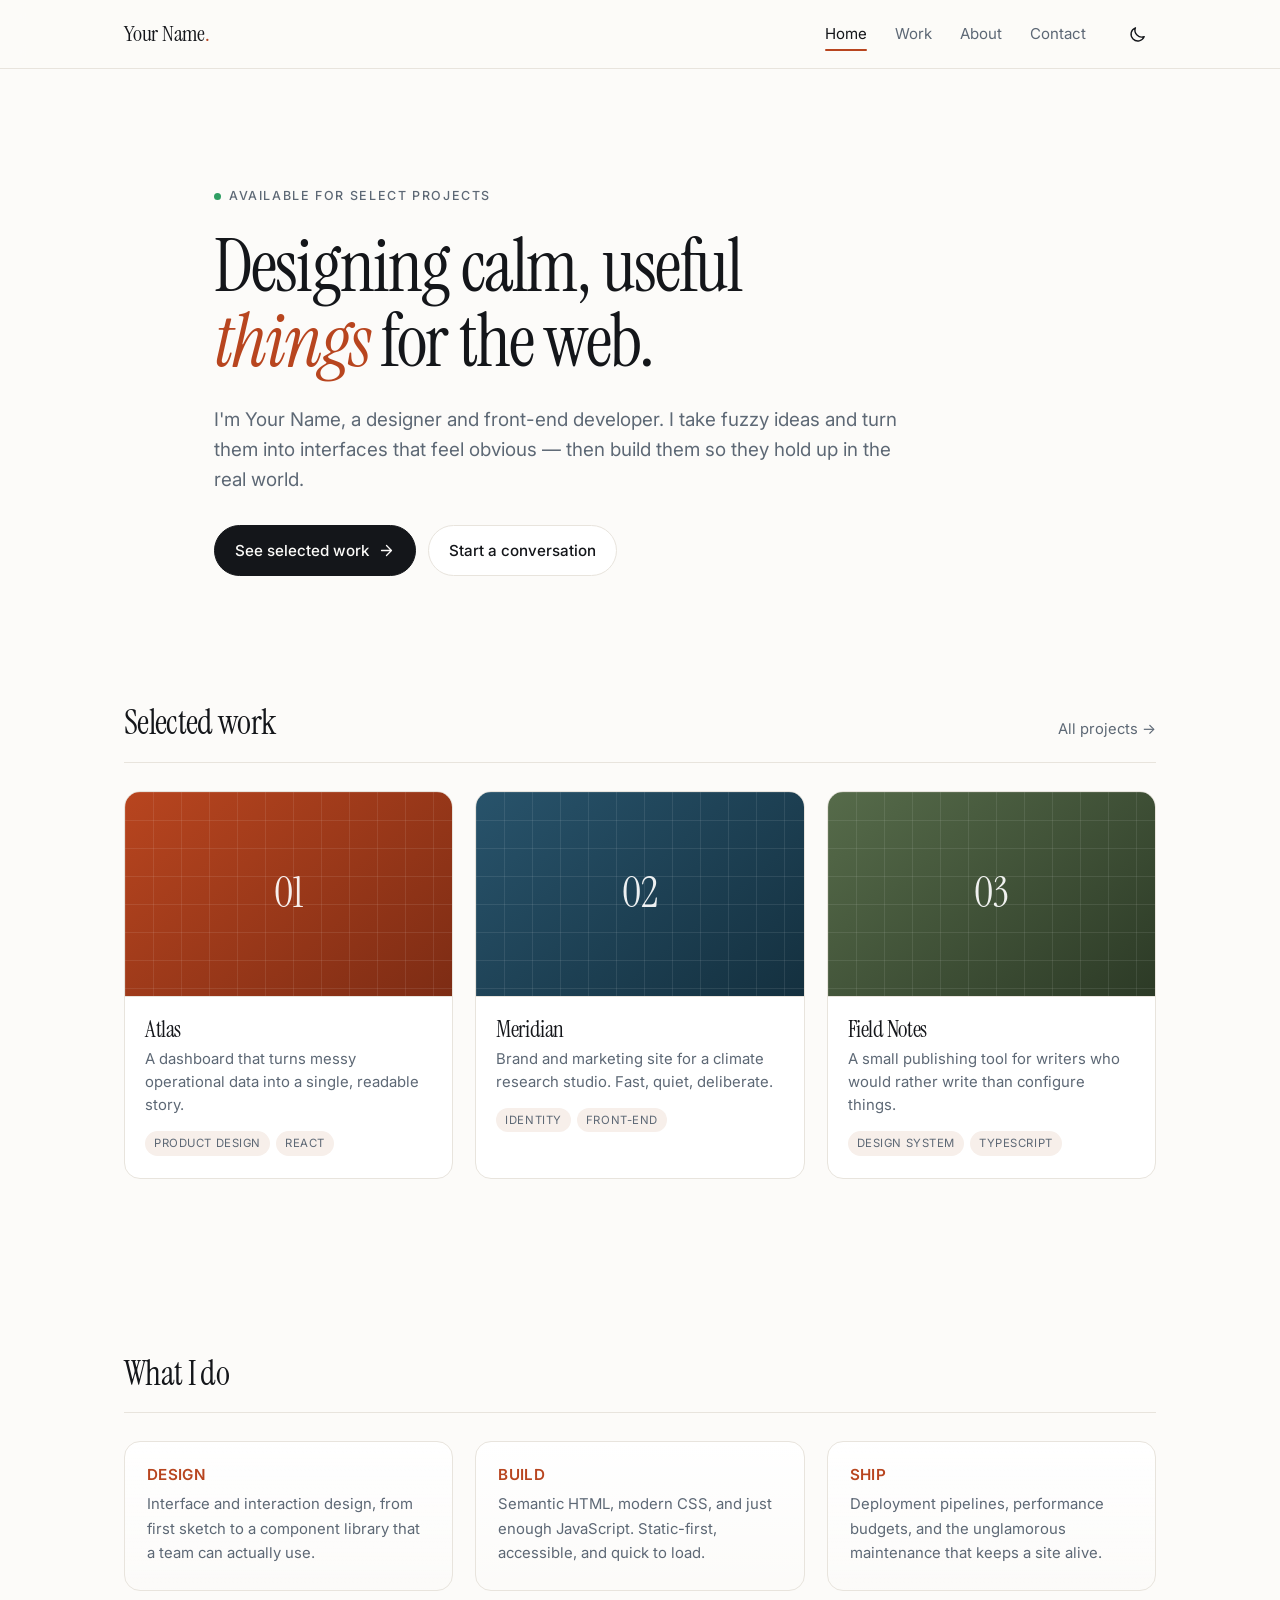
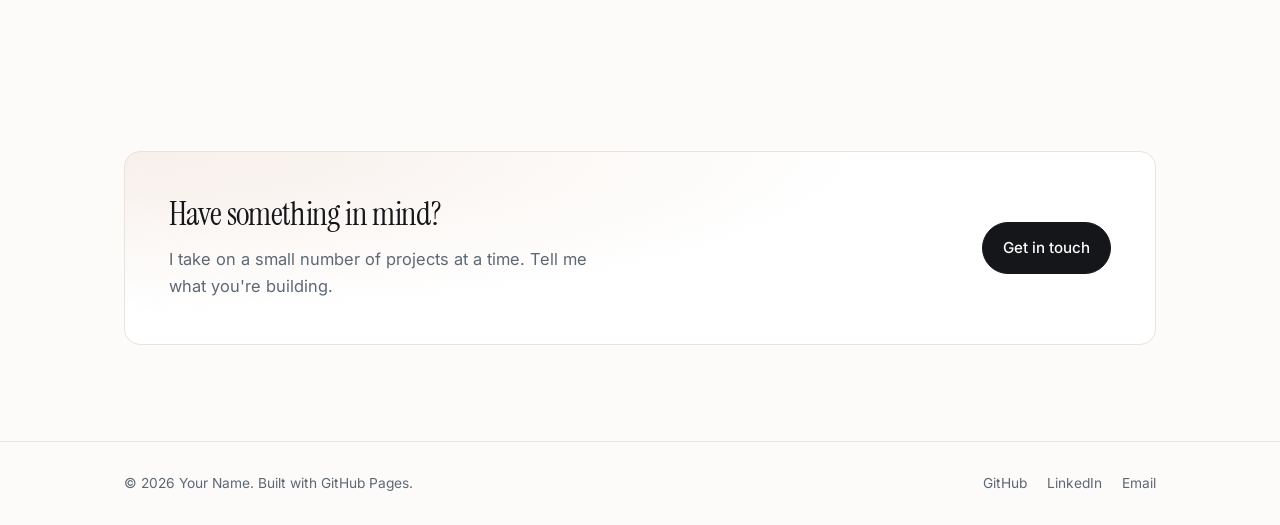
==== index.html @ dd37643d "Add static portfolio site for GitHub Pages" ====
<!DOCTYPE html>
<html lang="en" data-theme="light">
<head>
  <meta charset="utf-8">
  <meta name="viewport" content="width=device-width, initial-scale=1">
  <title>Your Name — Designer &amp; Developer</title>
  <meta name="description" content="Portfolio of Your Name — a designer and front-end developer building calm, useful things for the web.">

  <meta property="og:type" content="website">
  <meta property="og:title" content="Your Name — Designer &amp; Developer">
  <meta property="og:description" content="Portfolio of Your Name — a designer and front-end developer building calm, useful things for the web.">
  <meta name="twitter:card" content="summary_large_image">

  <link rel="icon" href="data:image/svg+xml,%3Csvg xmlns='http://www.w3.org/2000/svg' viewBox='0 0 32 32'%3E%3Crect width='32' height='32' rx='9' fill='%23b8451f'/%3E%3Ctext x='16' y='23' font-family='Georgia,serif' font-size='19' fill='%23fff' text-anchor='middle'%3EY%3C/text%3E%3C/svg%3E">

  <link rel="preconnect" href="https://fonts.googleapis.com">
  <link rel="preconnect" href="https://fonts.gstatic.com" crossorigin>
  <link href="https://fonts.googleapis.com/css2?family=Inter:wght@400;500;600&family=Instrument+Serif:ital@0;1&display=swap" rel="stylesheet">
  <link rel="stylesheet" href="css/style.css">

  <script>
    // Apply the saved theme before paint so there is no flash.
    (function () {
      try {
        var saved = localStorage.getItem("theme");
        var prefers = window.matchMedia("(prefers-color-scheme: dark)").matches ? "dark" : "light";
        document.documentElement.dataset.theme = saved || prefers;
      } catch (e) {}
    })();
  </script>
</head>
<body>
  <a class="skip-link" href="#main">Skip to content</a>

  <header class="site-header">
    <div class="wrap header-inner">
      <a class="brand" href="index.html">Your Name<span class="dot">.</span></a>

      <nav class="nav" id="nav" aria-label="Main">
        <a href="index.html">Home</a>
        <a href="projects.html">Work</a>
        <a href="about.html">About</a>
        <a href="contact.html">Contact</a>
      </nav>

      <div class="header-actions">
        <button class="icon-btn" id="theme-toggle" type="button" aria-label="Toggle colour theme">
          <svg class="i-sun" viewBox="0 0 24 24" aria-hidden="true"><circle cx="12" cy="12" r="4.2"/><path d="M12 2v2.2M12 19.8V22M2 12h2.2M19.8 12H22M4.9 4.9l1.6 1.6M17.5 17.5l1.6 1.6M19.1 4.9l-1.6 1.6M6.5 17.5l-1.6 1.6"/></svg>
          <svg class="i-moon" viewBox="0 0 24 24" aria-hidden="true"><path d="M20.5 14.6A8.6 8.6 0 0 1 9.4 3.5a8.6 8.6 0 1 0 11.1 11.1Z"/></svg>
        </button>

        <button class="icon-btn menu-btn" id="menu-btn" type="button" aria-label="Open menu" aria-expanded="false" aria-controls="nav">
          <svg viewBox="0 0 24 24" aria-hidden="true"><path d="M4 7h16M4 12h16M4 17h16"/></svg>
        </button>
      </div>
    </div>
  </header>

  <main id="main">
    <section class="hero wrap">
      <p class="eyebrow"><span class="pulse" aria-hidden="true"></span>Available for select projects</p>
      <h1>Designing calm, useful <em>things</em> for the web.</h1>
      <p class="lede">
        I'm Your Name, a designer and front-end developer. I take fuzzy ideas and turn them
        into interfaces that feel obvious — then build them so they hold up in the real world.
      </p>
      <div class="btn-row">
        <a class="btn btn-primary" href="projects.html">
          See selected work
          <svg viewBox="0 0 24 24" aria-hidden="true"><path d="M5 12h13M12 5l7 7-7 7"/></svg>
        </a>
        <a class="btn btn-ghost" href="contact.html">Start a conversation</a>
      </div>
    </section>

    <section class="wrap section" aria-labelledby="work-heading">
      <div class="section-head">
        <h2 id="work-heading">Selected work</h2>
        <a class="text-link" href="projects.html">All projects <span aria-hidden="true">→</span></a>
      </div>

      <div class="grid-3">
        <a class="card reveal" href="projects.html#atlas">
          <div class="cover cover-a"><span>01</span></div>
          <div class="card-body">
            <h3>Atlas</h3>
            <p>A dashboard that turns messy operational data into a single, readable story.</p>
            <ul class="tags"><li>Product design</li><li>React</li></ul>
          </div>
        </a>

        <a class="card reveal" href="projects.html#meridian">
          <div class="cover cover-b"><span>02</span></div>
          <div class="card-body">
            <h3>Meridian</h3>
            <p>Brand and marketing site for a climate research studio. Fast, quiet, deliberate.</p>
            <ul class="tags"><li>Identity</li><li>Front-end</li></ul>
          </div>
        </a>

        <a class="card reveal" href="projects.html#fieldnotes">
          <div class="cover cover-c"><span>03</span></div>
          <div class="card-body">
            <h3>Field Notes</h3>
            <p>A small publishing tool for writers who would rather write than configure things.</p>
            <ul class="tags"><li>Design system</li><li>TypeScript</li></ul>
          </div>
        </a>
      </div>
    </section>

    <section class="wrap section" aria-labelledby="do-heading">
      <div class="section-head">
        <h2 id="do-heading">What I do</h2>
      </div>

      <div class="grid-3 skills">
        <article class="reveal">
          <h3>Design</h3>
          <p>Interface and interaction design, from first sketch to a component library that a team can actually use.</p>
        </article>
        <article class="reveal">
          <h3>Build</h3>
          <p>Semantic HTML, modern CSS, and just enough JavaScript. Static-first, accessible, and quick to load.</p>
        </article>
        <article class="reveal">
          <h3>Ship</h3>
          <p>Deployment pipelines, performance budgets, and the unglamorous maintenance that keeps a site alive.</p>
        </article>
      </div>
    </section>

    <section class="wrap">
      <div class="callout reveal">
        <div>
          <h2>Have something in mind?</h2>
          <p>I take on a small number of projects at a time. Tell me what you're building.</p>
        </div>
        <a class="btn btn-primary" href="contact.html">Get in touch</a>
      </div>
    </section>
  </main>

  <footer class="site-footer">
    <div class="wrap footer-inner">
      <p>© <span data-year>2026</span> Your Name. Built with GitHub Pages.</p>
      <nav aria-label="Elsewhere">
        <a href="https://github.com/" rel="me">GitHub</a>
        <a href="https://www.linkedin.com/" rel="me">LinkedIn</a>
        <a href="mailto:hello@example.com">Email</a>
      </nav>
    </div>
  </footer>

  <script src="js/main.js"></script>
</body>
</html>
---- css/style.css ----
/* ============================================================
   Your Name — portfolio
   Plain CSS. No build step. Edit the tokens first.
   ============================================================ */

:root {
  --bg: #fcfbf9;
  --surface: #ffffff;
  --text: #14161a;
  --muted: #5d6875;
  --line: #e8e4dd;
  --accent: #b8451f;
  --accent-ink: #ffffff;
  --tint: #f7efea;
  --shadow: 0 1px 2px rgba(16, 24, 40, .05), 0 14px 34px -18px rgba(16, 24, 40, .28);

  --max: 1080px;
  --radius: 16px;
  --radius-sm: 10px;
  --sans: "Inter", system-ui, -apple-system, "Segoe UI", Roboto, Helvetica, Arial, sans-serif;
  --serif: "Instrument Serif", Georgia, "Times New Roman", serif;
}

[data-theme="dark"] {
  --bg: #0e1013;
  --surface: #16191e;
  --text: #eceae6;
  --muted: #9aa4b0;
  --line: #272b32;
  --accent: #e2693f;
  --accent-ink: #14161a;
  --tint: #1d1a18;
  --shadow: 0 1px 2px rgba(0, 0, 0, .4), 0 18px 40px -20px rgba(0, 0, 0, .7);
}

/* ---------- reset ---------- */

*, *::before, *::after { box-sizing: border-box; }

html {
  -webkit-text-size-adjust: 100%;
  scroll-behavior: smooth;
  scroll-padding-top: 90px;
}

body {
  margin: 0;
  background: var(--bg);
  color: var(--text);
  font-family: var(--sans);
  font-size: 16.5px;
  line-height: 1.65;
  -webkit-font-smoothing: antialiased;
  text-rendering: optimizeLegibility;
}

img, svg { display: block; max-width: 100%; }

a { color: inherit; text-decoration: none; }

h1, h2, h3 {
  margin: 0 0 .4em;
  line-height: 1.12;
  letter-spacing: -.02em;
  font-weight: 500;
}

p { margin: 0 0 1.1em; }
p:last-child { margin-bottom: 0; }

ul { margin: 0; padding: 0; list-style: none; }

::selection { background: var(--accent); color: var(--accent-ink); }

:focus-visible {
  outline: 2px solid var(--accent);
  outline-offset: 3px;
  border-radius: 4px;
}

/* ---------- helpers ---------- */

.wrap {
  width: 100%;
  max-width: var(--max);
  margin-inline: auto;
  padding-inline: 24px;
}

.section { padding-block: clamp(48px, 7vw, 88px); }

.visually-hidden {
  position: absolute;
  width: 1px; height: 1px;
  padding: 0; margin: -1px;
  overflow: hidden;
  clip-path: inset(50%);
  white-space: nowrap;
}

.skip-link {
  position: absolute;
  left: 16px;
  top: -60px;
  z-index: 100;
  padding: 10px 16px;
  background: var(--accent);
  color: var(--accent-ink);
  border-radius: 8px;
  transition: top .18s ease;
}
.skip-link:focus { top: 16px; }

.muted { color: var(--muted); }

/* ---------- header ---------- */

.site-header {
  position: sticky;
  top: 0;
  z-index: 50;
  background: color-mix(in srgb, var(--bg) 86%, transparent);
  backdrop-filter: saturate(160%) blur(12px);
  -webkit-backdrop-filter: saturate(160%) blur(12px);
  border-bottom: 1px solid var(--line);
}

.header-inner {
  display: flex;
  align-items: center;
  gap: 20px;
  min-height: 68px;
}

.brand {
  font-family: var(--serif);
  font-size: 1.4rem;
  letter-spacing: -.01em;
  margin-right: auto;
  white-space: nowrap;
}
.brand .dot { color: var(--accent); }

.nav {
  display: flex;
  align-items: center;
  gap: 4px;
}

.nav a {
  position: relative;
  padding: 8px 12px;
  border-radius: 8px;
  font-size: .94rem;
  color: var(--muted);
  transition: color .15s ease, background .15s ease;
}
.nav a:hover { color: var(--text); background: var(--tint); }

.nav a.is-active { color: var(--text); }
.nav a.is-active::after {
  content: "";
  position: absolute;
  left: 12px; right: 12px; bottom: 3px;
  height: 2px;
  border-radius: 2px;
  background: var(--accent);
}

.header-actions { display: flex; align-items: center; gap: 6px; }

.icon-btn {
  display: grid;
  place-items: center;
  width: 38px; height: 38px;
  padding: 0;
  background: transparent;
  border: 1px solid transparent;
  border-radius: 9px;
  color: var(--text);
  cursor: pointer;
  transition: background .15s ease, border-color .15s ease;
}
.icon-btn:hover { background: var(--tint); border-color: var(--line); }
.icon-btn svg {
  width: 19px; height: 19px;
  fill: none;
  stroke: currentColor;
  stroke-width: 1.7;
  stroke-linecap: round;
  stroke-linejoin: round;
}

.i-sun { display: none; }
[data-theme="dark"] .i-sun { display: block; }
[data-theme="dark"] .i-moon { display: none; }

.menu-btn { display: none; }

/* ---------- hero ---------- */

.hero {
  padding-block: clamp(56px, 9vw, 112px) clamp(24px, 4vw, 40px);
  max-width: 900px;
}

.eyebrow {
  display: inline-flex;
  align-items: center;
  gap: 8px;
  margin: 0 0 22px;
  font-size: .78rem;
  font-weight: 500;
  letter-spacing: .13em;
  text-transform: uppercase;
  color: var(--muted);
}

.pulse {
  width: 7px; height: 7px;
  border-radius: 50%;
  background: #2f9e63;
  box-shadow: 0 0 0 0 rgba(47, 158, 99, .55);
  animation: pulse 2.4s infinite;
}
@keyframes pulse {
  70% { box-shadow: 0 0 0 8px rgba(47, 158, 99, 0); }
  100% { box-shadow: 0 0 0 0 rgba(47, 158, 99, 0); }
}

h1 {
  font-family: var(--serif);
  font-size: clamp(2.6rem, 7vw, 4.6rem);
  font-weight: 400;
  line-height: 1.02;
  letter-spacing: -.025em;
  max-width: 20ch;
  margin-bottom: .35em;
}
h1 em {
  font-style: italic;
  color: var(--accent);
}

.lede {
  font-size: clamp(1.03rem, 1.6vw, 1.18rem);
  color: var(--muted);
  max-width: 58ch;
  line-height: 1.6;
}

/* ---------- buttons ---------- */

.btn-row {
  display: flex;
  flex-wrap: wrap;
  gap: 12px;
  margin-top: 30px;
}

.btn {
  display: inline-flex;
  align-items: center;
  gap: 9px;
  padding: 12px 20px;
  border-radius: 999px;
  border: 1px solid transparent;
  font-size: .95rem;
  font-weight: 500;
  cursor: pointer;
  transition: transform .15s ease, background .15s ease, border-color .15s ease, color .15s ease;
}
.btn svg {
  width: 17px; height: 17px;
  fill: none;
  stroke: currentColor;
  stroke-width: 1.8;
  stroke-linecap: round;
  stroke-linejoin: round;
  transition: transform .18s ease;
}
.btn:hover { transform: translateY(-1px); }
.btn:active { transform: translateY(0); }

.btn-primary {
  background: var(--text);
  color: var(--bg);
  border-color: var(--text);
}
.btn-primary:hover { background: var(--accent); border-color: var(--accent); color: var(--accent-ink); }
.btn-primary:hover svg { transform: translateX(3px); }

.btn-ghost {
  border-color: var(--line);
  color: var(--text);
  background: var(--surface);
}
.btn-ghost:hover { border-color: var(--text); }

/* ---------- section furniture ---------- */

.section-head {
  display: flex;
  align-items: baseline;
  justify-content: space-between;
  gap: 20px;
  padding-bottom: 20px;
  margin-bottom: 28px;
  border-bottom: 1px solid var(--line);
}
.section-head h2 {
  font-family: var(--serif);
  font-size: clamp(1.6rem, 3vw, 2.1rem);
  font-weight: 400;
  margin: 0;
}

.text-link {
  font-size: .92rem;
  color: var(--muted);
  white-space: nowrap;
  transition: color .15s ease;
}
.text-link:hover { color: var(--accent); }

/* ---------- cards ---------- */

.grid-3 {
  display: grid;
  grid-template-columns: repeat(3, minmax(0, 1fr));
  gap: 22px;
}

.card {
  display: flex;
  flex-direction: column;
  background: var(--surface);
  border: 1px solid var(--line);
  border-radius: var(--radius);
  overflow: hidden;
  transition: transform .22s ease, box-shadow .22s ease, border-color .22s ease;
}
.card:hover {
  transform: translateY(-4px);
  border-color: color-mix(in srgb, var(--accent) 40%, var(--line));
  box-shadow: var(--shadow);
}
.card:hover .cover span { transform: translateY(-3px); }

.cover {
  position: relative;
  aspect-ratio: 16 / 10;
  display: grid;
  place-items: center;
  border-bottom: 1px solid var(--line);
  overflow: hidden;
}
.cover::before {
  content: "";
  position: absolute;
  inset: 0;
  background-image:
    linear-gradient(to right, rgba(255, 255, 255, .18) 1px, transparent 1px),
    linear-gradient(to bottom, rgba(255, 255, 255, .18) 1px, transparent 1px);
  background-size: 28px 28px;
  opacity: .5;
}
.cover span {
  position: relative;
  font-family: var(--serif);
  font-size: 2.6rem;
  color: rgba(255, 255, 255, .92);
  transition: transform .3s ease;
}

.cover-a { background: linear-gradient(140deg, #b8451f, #7d2c14); }
.cover-b { background: linear-gradient(140deg, #28536b, #14303f); }
.cover-c { background: linear-gradient(140deg, #566b4a, #2c3a26); }
.cover-d { background: linear-gradient(140deg, #6b4a7a, #38243f); }
.cover-e { background: linear-gradient(140deg, #a07a24, #5c4413); }
.cover-f { background: linear-gradient(140deg, #3b5560, #1d2a30); }

.card-body { padding: 20px 20px 22px; }
.card-body h3 {
  font-family: var(--serif);
  font-size: 1.42rem;
  font-weight: 400;
  margin-bottom: .25em;
}
.card-body p {
  font-size: .93rem;
  color: var(--muted);
  line-height: 1.55;
  margin-bottom: 14px;
}

.tags {
  display: flex;
  flex-wrap: wrap;
  gap: 6px;
}
.tags li {
  font-size: .71rem;
  letter-spacing: .05em;
  text-transform: uppercase;
  color: var(--muted);
  background: var(--tint);
  border-radius: 999px;
  padding: 3px 9px;
}

/* ---------- skills ---------- */

.skills article {
  padding: 24px 22px;
  border: 1px solid var(--line);
  border-radius: var(--radius);
  background: linear-gradient(to bottom, var(--surface), transparent);
}
.skills h3 {
  font-size: .95rem;
  font-weight: 600;
  letter-spacing: .02em;
  text-transform: uppercase;
  color: var(--accent);
  margin-bottom: .6em;
}
.skills p { font-size: .93rem; color: var(--muted); }

/* ---------- callout ---------- */

.callout {
  display: flex;
  flex-wrap: wrap;
  align-items: center;
  justify-content: space-between;
  gap: 24px;
  margin-block: clamp(40px, 6vw, 72px);
  padding: clamp(28px, 4vw, 44px);
  border-radius: var(--radius);
  border: 1px solid var(--line);
  background:
    radial-gradient(120% 140% at 0% 0%, var(--tint), transparent 60%),
    var(--surface);
}
.callout h2 {
  font-family: var(--serif);
  font-size: clamp(1.6rem, 3vw, 2.05rem);
  font-weight: 400;
}
.callout p { color: var(--muted); max-width: 44ch; margin: 0; }
.callout .btn { margin-left: auto; }

/* ---------- page heads ---------- */

.page-head {
  padding-block: clamp(48px, 7vw, 84px) 0;
  max-width: 860px;
}
.page-head h1 { margin-bottom: .3em; }
.error-page { padding-bottom: clamp(60px, 10vw, 120px); }

/* ---------- two column layout ---------- */

.two-col {
  display: grid;
  grid-template-columns: minmax(0, 1.55fr) minmax(0, 1fr);
  gap: clamp(28px, 5vw, 64px);
  align-items: start;
}

.prose p { color: var(--muted); max-width: 62ch; }
.prose h2 {
  font-family: var(--serif);
  font-size: 1.6rem;
  font-weight: 400;
  margin-top: 1.9em;
  margin-bottom: .5em;
}
.prose strong { color: var(--text); font-weight: 600; }

.list { display: grid; gap: 10px; }
.list li {
  position: relative;
  padding-left: 22px;
  color: var(--muted);
  font-size: .96rem;
}
.list li::before {
  content: "";
  position: absolute;
  left: 2px; top: .62em;
  width: 7px; height: 7px;
  border-radius: 50%;
  background: var(--accent);
  opacity: .7;
}

/* ---------- panels ---------- */

.sidebar { display: grid; gap: 16px; }

.panel {
  padding: 22px;
  border: 1px solid var(--line);
  border-radius: var(--radius-sm);
  background: var(--surface);
}
.panel-wide { margin-top: 18px; }

.panel h3 {
  font-size: .76rem;
  font-weight: 600;
  letter-spacing: .12em;
  text-transform: uppercase;
  color: var(--muted);
  margin-bottom: 1em;
}
.panel p { font-size: .93rem; }

.chips { display: flex; flex-wrap: wrap; gap: 7px; }
.chips li {
  font-size: .84rem;
  padding: 4px 11px;
  border: 1px solid var(--line);
  border-radius: 999px;
  color: var(--muted);
}

.facts { margin: 0; display: grid; gap: 12px; }
.facts > div {
  display: flex;
  justify-content: space-between;
  gap: 16px;
  font-size: .9rem;
  padding-bottom: 12px;
  border-bottom: 1px solid var(--line);
}
.facts > div:last-child { padding-bottom: 0; border-bottom: 0; }
.facts dt { color: var(--muted); }
.facts dd { margin: 0; font-weight: 500; text-align: right; }

.link-list { display: grid; gap: 10px; }
.link-list a {
  display: flex;
  justify-content: space-between;
  gap: 12px;
  font-size: .93rem;
  padding-bottom: 10px;
  border-bottom: 1px solid var(--line);
  transition: color .15s ease, padding-left .15s ease;
}
.link-list li:last-child a { border-bottom: 0; padding-bottom: 0; }
.link-list a:hover { color: var(--accent); padding-left: 4px; }

/* ---------- contact ---------- */

.big-mail {
  display: flex;
  align-items: baseline;
  gap: 14px;
  flex-wrap: wrap;
  padding: 26px 24px;
  border: 1px solid var(--line);
  border-radius: var(--radius);
  background: var(--surface);
  transition: border-color .18s ease, box-shadow .18s ease;
}
.big-mail:hover {
  border-color: var(--accent);
  box-shadow: var(--shadow);
}
.big-mail .label {
  font-size: .72rem;
  letter-spacing: .12em;
  text-transform: uppercase;
  color: var(--muted);
}
.big-mail .value {
  font-family: var(--serif);
  font-size: clamp(1.35rem, 3.4vw, 2rem);
  letter-spacing: -.01em;
}
.big-mail svg {
  width: 20px; height: 20px;
  margin-left: auto;
  fill: none;
  stroke: var(--accent);
  stroke-width: 1.8;
  stroke-linecap: round;
  stroke-linejoin: round;
}

.status {
  display: inline-flex;
  align-items: center;
  gap: 8px;
  margin-top: 14px;
  font-size: .85rem;
  color: var(--muted);
}

/* ---------- footer ---------- */

.site-footer {
  margin-top: clamp(48px, 8vw, 96px);
  border-top: 1px solid var(--line);
  padding-block: 30px;
}
.footer-inner {
  display: flex;
  flex-wrap: wrap;
  align-items: center;
  justify-content: space-between;
  gap: 14px;
}
.site-footer p { margin: 0; font-size: .86rem; color: var(--muted); }
.site-footer nav { display: flex; gap: 20px; }
.site-footer nav a {
  font-size: .86rem;
  color: var(--muted);
  transition: color .15s ease;
}
.site-footer nav a:hover { color: var(--accent); }

/* ---------- reveal on scroll ---------- */

.reveal {
  opacity: 0;
  transform: translateY(14px);
  transition: opacity .6s ease, transform .6s ease;
}
.reveal.in { opacity: 1; transform: none; }

/* ---------- responsive ---------- */

@media (max-width: 900px) {
  .two-col { grid-template-columns: 1fr; }
  .grid-3 { grid-template-columns: repeat(2, minmax(0, 1fr)); }
  .callout .btn { margin-left: 0; }
}

@media (max-width: 720px) {
  body { font-size: 16px; }

  .menu-btn { display: grid; }

  .nav {
    position: absolute;
    top: calc(100% + 8px);
    left: 16px;
    right: 16px;
    flex-direction: column;
    align-items: stretch;
    gap: 2px;
    padding: 10px;
    background: var(--surface);
    border: 1px solid var(--line);
    border-radius: var(--radius-sm);
    box-shadow: var(--shadow);
    opacity: 0;
    visibility: hidden;
    transform: translateY(-6px);
    transition: opacity .18s ease, transform .18s ease, visibility .18s;
  }
  .nav.is-open {
    opacity: 1;
    visibility: visible;
    transform: none;
  }
  .nav a { padding: 11px 12px; font-size: 1rem; }
  .nav a.is-active { background: var(--tint); }
  .nav a.is-active::after { display: none; }

  .grid-3 { grid-template-columns: 1fr; }
  .section-head { flex-wrap: wrap; }

  .hero { padding-block: 44px 20px; }
  h1 { font-size: clamp(2.3rem, 10vw, 3.2rem); }

  .footer-inner { flex-direction: column; align-items: flex-start; }
}

@media (prefers-reduced-motion: reduce) {
  html { scroll-behavior: auto; }
  *, *::before, *::after {
    animation-duration: .001ms !important;
    animation-iteration-count: 1 !important;
    transition-duration: .001ms !important;
  }
  .reveal { opacity: 1; transform: none; }
}

@media print {
  .site-header, .site-footer, .callout, .btn-row { display: none; }
  body { background: #fff; color: #000; }
}
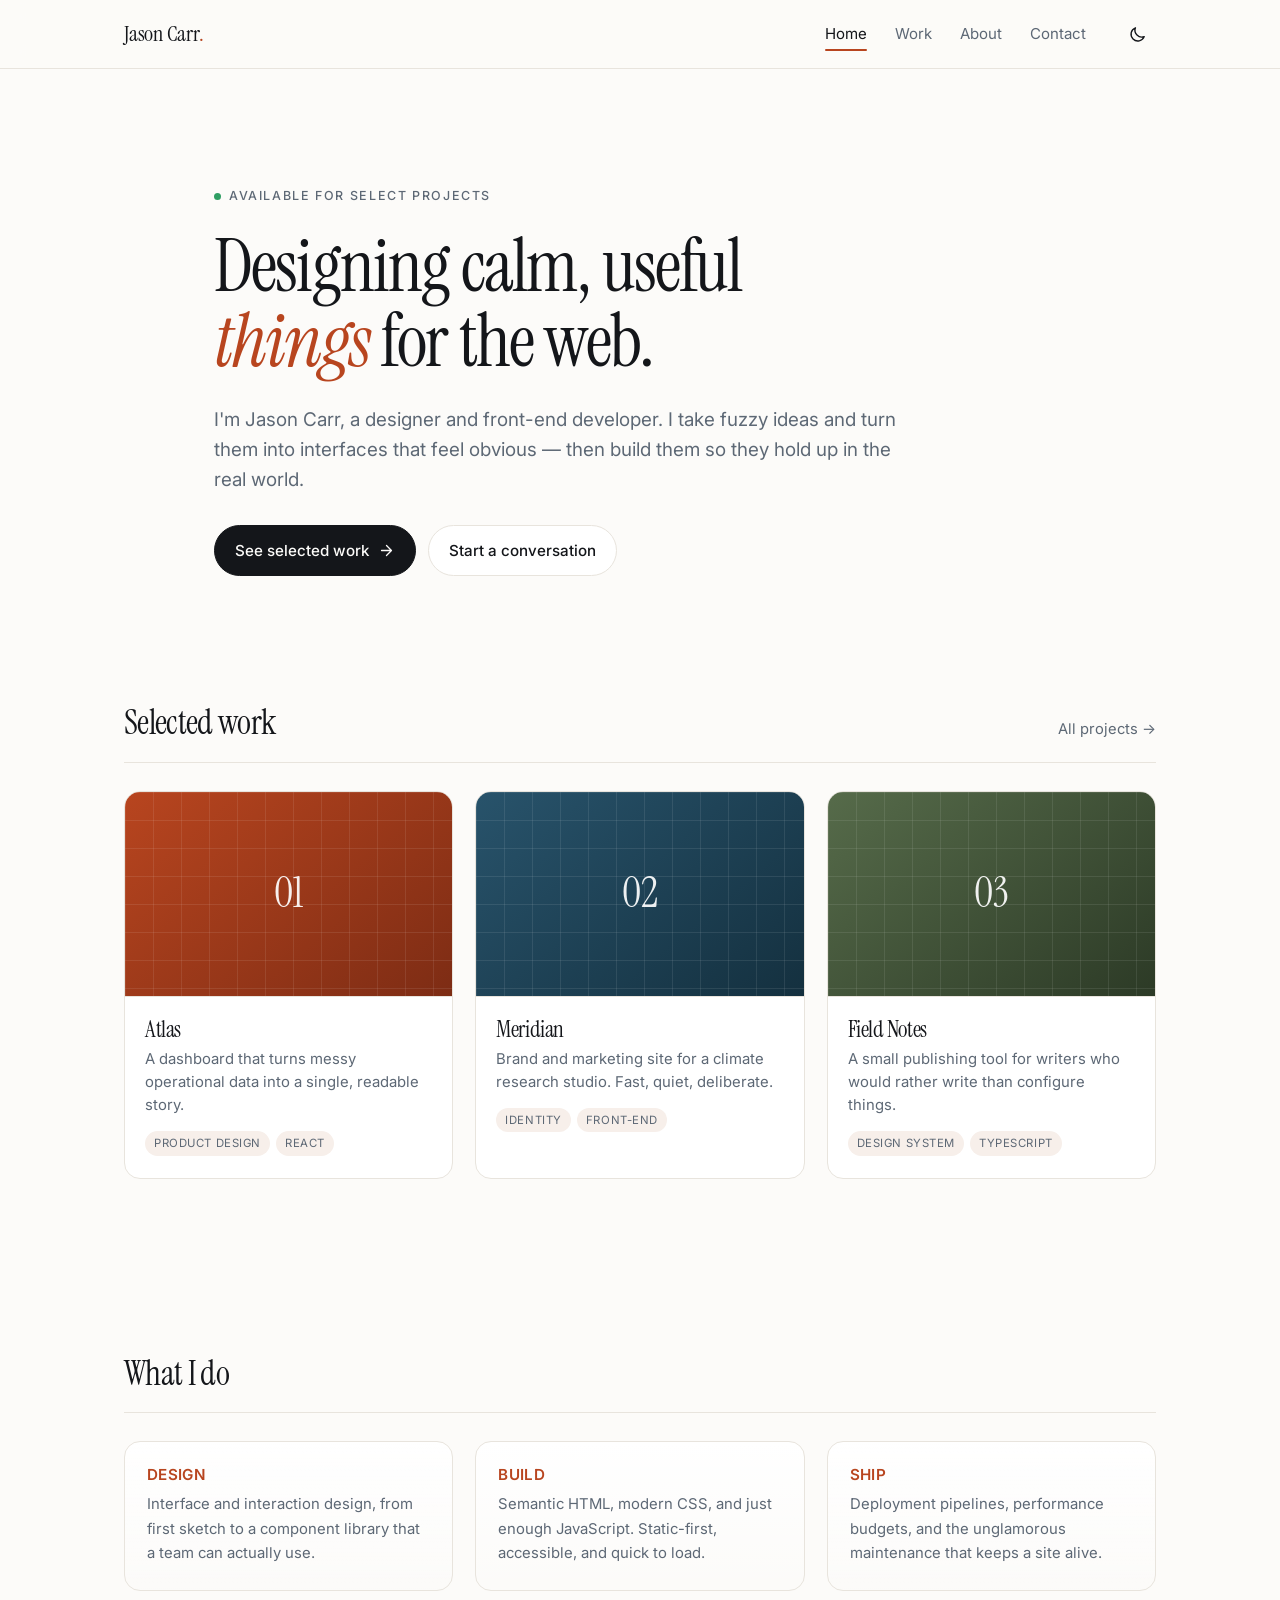
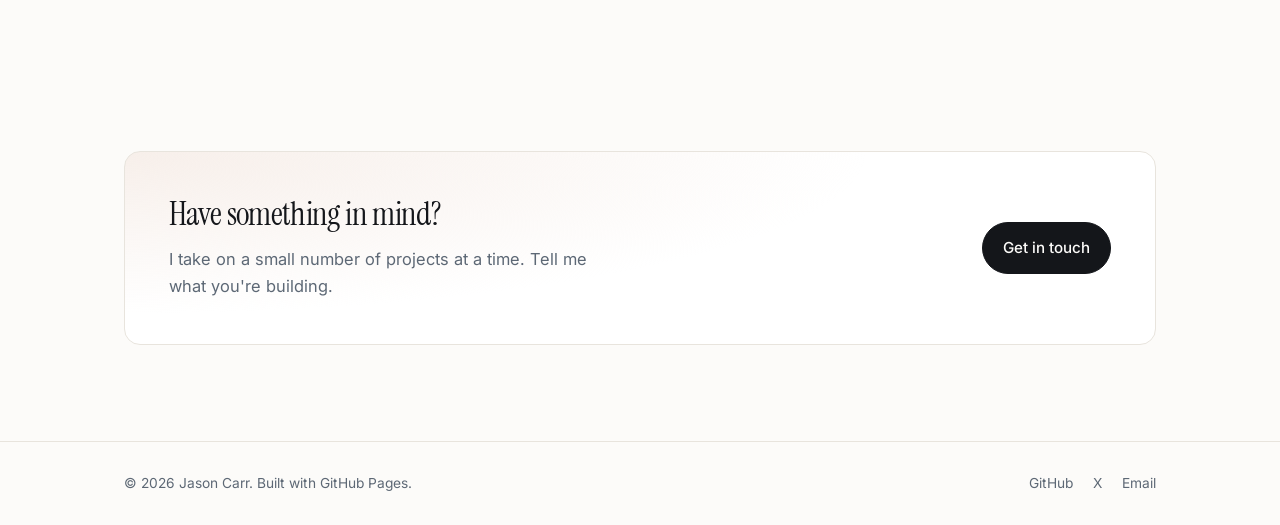
==== commit a1493e7d: "Personalise site with real name, contact details and links" ====
--- a/index.html
+++ b/index.html
@@ -3,12 +3,12 @@
 <head>
   <meta charset="utf-8">
   <meta name="viewport" content="width=device-width, initial-scale=1">
-  <title>Your Name — Designer &amp; Developer</title>
-  <meta name="description" content="Portfolio of Your Name — a designer and front-end developer building calm, useful things for the web.">
+  <title>Jason Carr — Designer &amp; Developer</title>
+  <meta name="description" content="Portfolio of Jason Carr — a designer and front-end developer building calm, useful things for the web.">
 
   <meta property="og:type" content="website">
-  <meta property="og:title" content="Your Name — Designer &amp; Developer">
-  <meta property="og:description" content="Portfolio of Your Name — a designer and front-end developer building calm, useful things for the web.">
+  <meta property="og:title" content="Jason Carr — Designer &amp; Developer">
+  <meta property="og:description" content="Portfolio of Jason Carr — a designer and front-end developer building calm, useful things for the web.">
   <meta name="twitter:card" content="summary_large_image">
 
   <link rel="icon" href="data:image/svg+xml,%3Csvg xmlns='http://www.w3.org/2000/svg' viewBox='0 0 32 32'%3E%3Crect width='32' height='32' rx='9' fill='%23b8451f'/%3E%3Ctext x='16' y='23' font-family='Georgia,serif' font-size='19' fill='%23fff' text-anchor='middle'%3EY%3C/text%3E%3C/svg%3E">
@@ -34,7 +34,7 @@
 
   <header class="site-header">
     <div class="wrap header-inner">
-      <a class="brand" href="index.html">Your Name<span class="dot">.</span></a>
+      <a class="brand" href="index.html">Jason Carr<span class="dot">.</span></a>
 
       <nav class="nav" id="nav" aria-label="Main">
         <a href="index.html">Home</a>
@@ -61,7 +61,7 @@
       <p class="eyebrow"><span class="pulse" aria-hidden="true"></span>Available for select projects</p>
       <h1>Designing calm, useful <em>things</em> for the web.</h1>
       <p class="lede">
-        I'm Your Name, a designer and front-end developer. I take fuzzy ideas and turn them
+        I'm Jason Carr, a designer and front-end developer. I take fuzzy ideas and turn them
         into interfaces that feel obvious — then build them so they hold up in the real world.
       </p>
       <div class="btn-row">
@@ -143,11 +143,11 @@
 
   <footer class="site-footer">
     <div class="wrap footer-inner">
-      <p>© <span data-year>2026</span> Your Name. Built with GitHub Pages.</p>
+      <p>© <span data-year>2026</span> Jason Carr. Built with GitHub Pages.</p>
       <nav aria-label="Elsewhere">
-        <a href="https://github.com/" rel="me">GitHub</a>
-        <a href="https://www.linkedin.com/" rel="me">LinkedIn</a>
-        <a href="mailto:hello@example.com">Email</a>
+        <a href="https://github.com/namrrac" rel="me">GitHub</a>
+        <a href="https://x.com/norcalhiker" rel="me">X</a>
+        <a href="mailto:namrrac@gmail.com">Email</a>
       </nav>
     </div>
   </footer>
